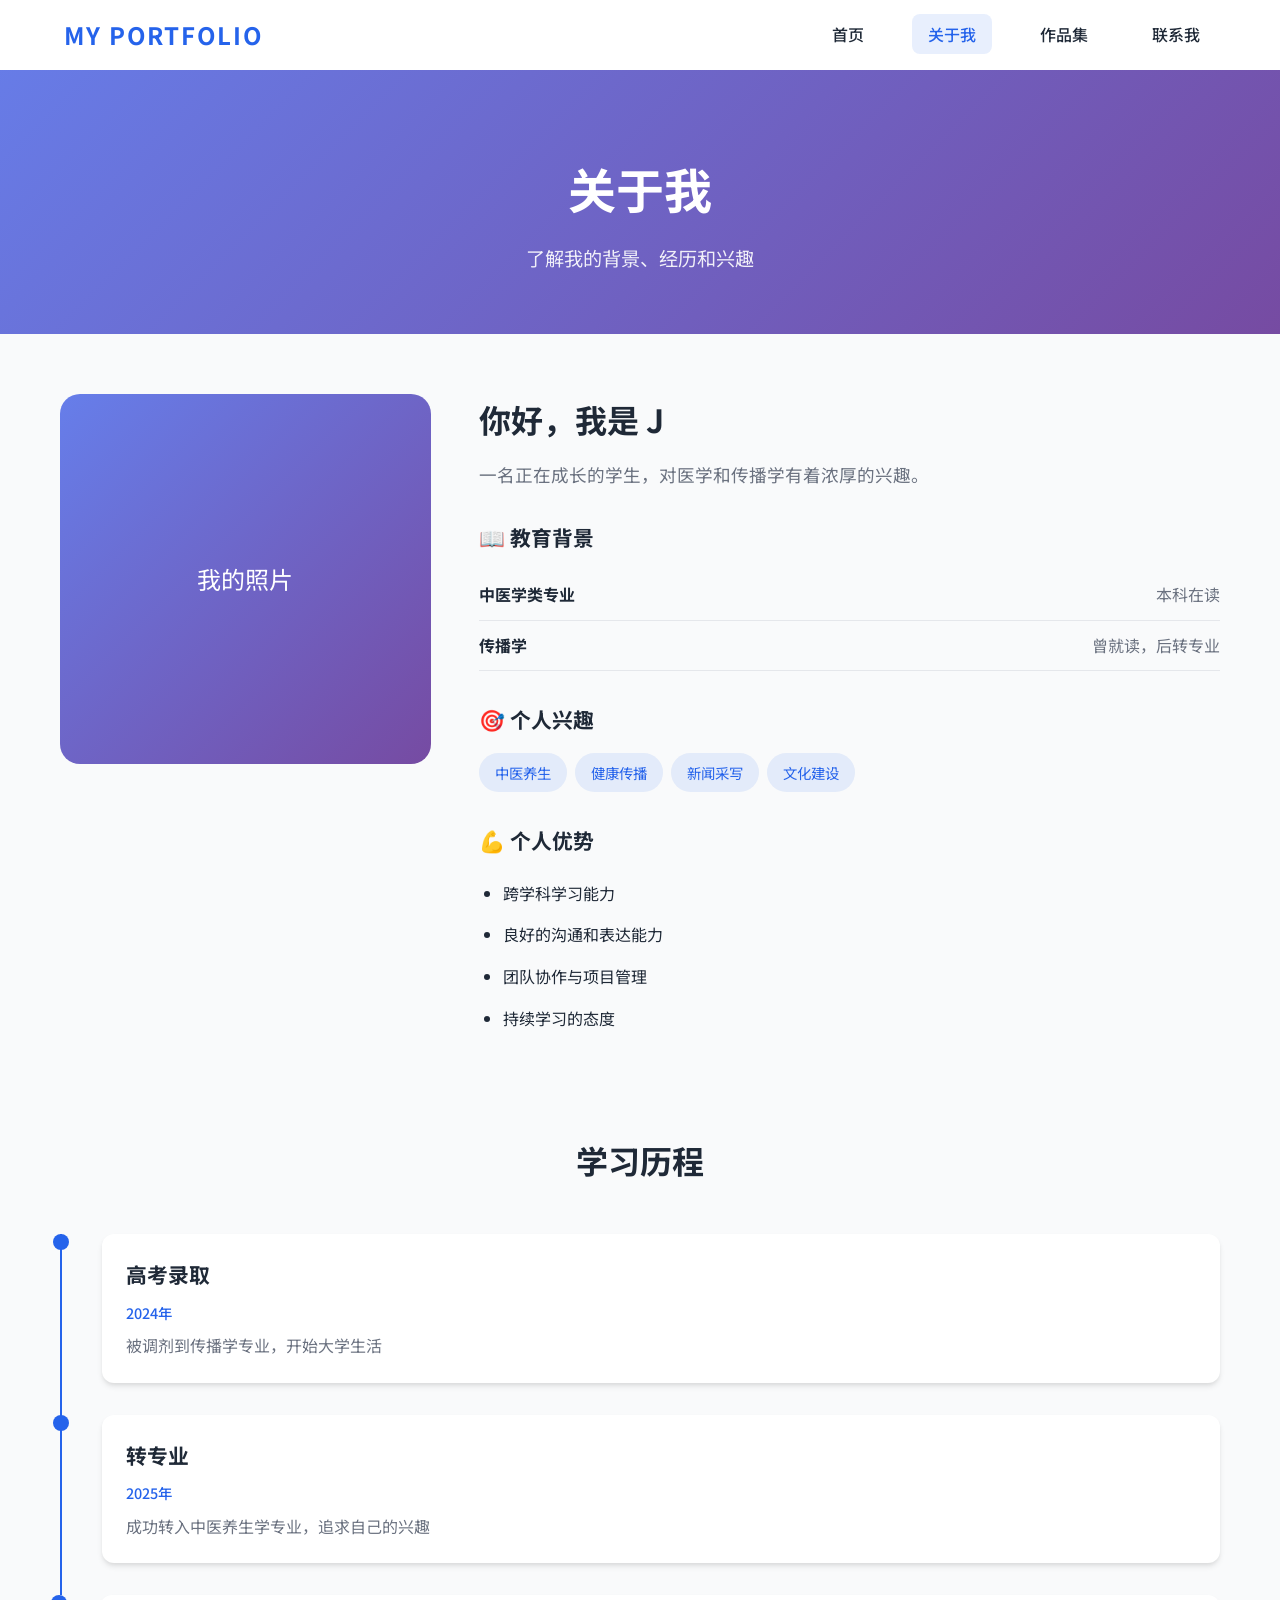
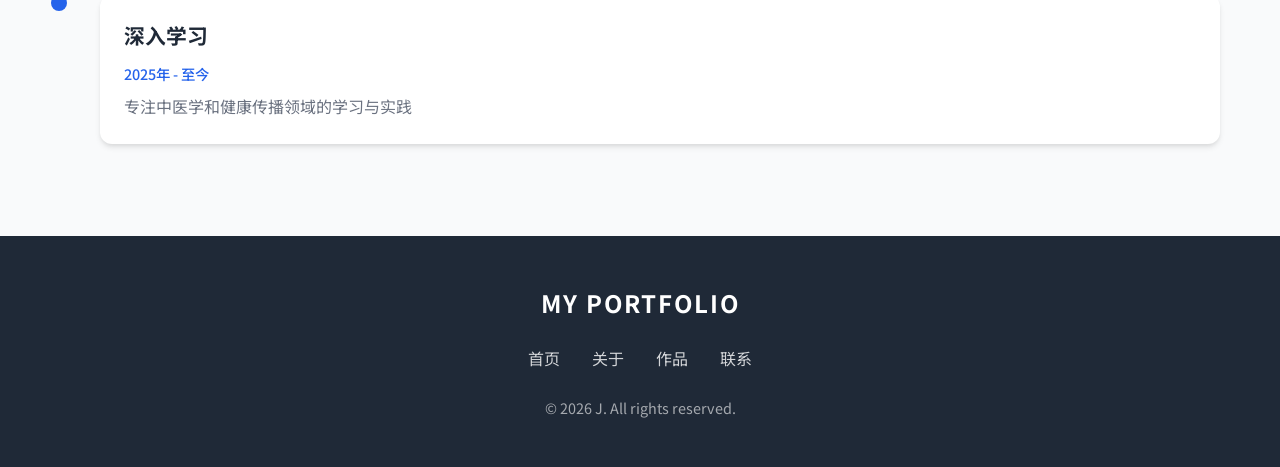
==== about.html @ ce6b87ce "Initial commit -/my-website" ====
<!DOCTYPE html>
<html lang="zh-CN">
<head>
    <meta charset="UTF-8">
    <meta name="viewport" content="width=device-width, initial-scale=1.0">
    <title>关于我 | 个人主页</title>
    <link rel="stylesheet" href="style.css">
    <link rel="preconnect" href="https://fonts.googleapis.com">
    <link rel="preconnect" href="https://fonts.gstatic.com" crossorigin>
    <link href="https://fonts.googleapis.com/css2?family=Noto+Sans+SC:wght@300;400;500;700&display=swap" rel="stylesheet">
</head>
<body>
    <header>
        <nav class="navbar">
            <div class="logo">
                <a href="index.html">MY PORTFOLIO</a>
            </div>
            <ul class="nav-links">
                <li><a href="index.html">首页</a></li>
                <li><a href="about.html" class="active">关于我</a></li>
                <li><a href="portfolio.html">作品集</a></li>
                <li><a href="contact.html">联系我</a></li>
            </ul>
            <div class="hamburger">
                <span></span>
                <span></span>
                <span></span>
            </div>
        </nav>
    </header>

    <main>
        <section class="page-header">
            <h1>关于我</h1>
            <p>了解我的背景、经历和兴趣</p>
        </section>

        <section class="about-content">
            <div class="container">
                <div class="about-grid">
                    <div class="about-image">
                        <div class="image-placeholder">
                            <span>我的照片</span>
                        </div>
                    </div>
                    <div class="about-text">
                        <h2>你好，我是 J</h2>
                        <p class="intro">一名正在成长的学生，对医学和传播学有着浓厚的兴趣。</p>

                        <div class="about-section">
                            <h3>📖 教育背景</h3>
                            <ul class="experience-list">
                                <li>
                                    <strong>中医学类专业</strong>
                                    <span>本科在读</span>
                                </li>
                                <li>
                                    <strong>传播学</strong>
                                    <span>曾就读，后转专业</span>
                                </li>
                            </ul>
                        </div>

                        <div class="about-section">
                            <h3>🎯 个人兴趣</h3>
                            <div class="tags">
                                <span class="tag">中医养生</span>
                                <span class="tag">健康传播</span>
                                <span class="tag">新闻采写</span>
                                <span class="tag">文化建设</span>
                            </div>
                        </div>

                        <div class="about-section">
                            <h3>💪 个人优势</h3>
                            <ul class="skills-list">
                                <li>跨学科学习能力</li>
                                <li>良好的沟通和表达能力</li>
                                <li>团队协作与项目管理</li>
                                <li>持续学习的态度</li>
                            </ul>
                        </div>
                    </div>
                </div>

                <div class="timeline">
                    <h2>学习历程</h2>
                    <div class="timeline-item">
                        <div class="timeline-dot"></div>
                        <div class="timeline-content">
                            <h3>高考录取</h3>
                            <span class="date">2024年</span>
                            <p>被调剂到传播学专业，开始大学生活</p>
                        </div>
                    </div>
                    <div class="timeline-item">
                        <div class="timeline-dot"></div>
                        <div class="timeline-content">
                            <h3>转专业</h3>
                            <span class="date">2025年</span>
                            <p>成功转入中医养生学专业，追求自己的兴趣</p>
                        </div>
                    </div>
                    <div class="timeline-item">
                        <div class="timeline-dot"></div>
                        <div class="timeline-content">
                            <h3>深入学习</h3>
                            <span class="date">2025年 - 至今</span>
                            <p>专注中医学和健康传播领域的学习与实践</p>
                        </div>
                    </div>
                </div>
            </div>
        </section>
    </main>

    <footer>
        <div class="container">
            <div class="footer-content">
                <div class="footer-logo">MY PORTFOLIO</div>
                <div class="footer-links">
                    <a href="index.html">首页</a>
                    <a href="about.html">关于</a>
                    <a href="portfolio.html">作品</a>
                    <a href="contact.html">联系</a>
                </div>
                <p class="copyright">© 2026 J. All rights reserved.</p>
            </div>
        </div>
    </footer>

    <script src="script.js"></script>
</body>
</html>
---- style.css ----
/* 全局样式 */
* {
    margin: 0;
    padding: 0;
    box-sizing: border-box;
}

:root {
    --primary-color: #2563eb;
    --primary-dark: #1d4ed8;
    --secondary-color: #10b981;
    --text-dark: #1f2937;
    --text-light: #6b7280;
    --text-white: #ffffff;
    --bg-light: #f9fafb;
    --bg-white: #ffffff;
    --shadow: 0 4px 6px -1px rgba(0, 0, 0, 0.1), 0 2px 4px -1px rgba(0, 0, 0, 0.06);
    --shadow-lg: 0 10px 15px -3px rgba(0, 0, 0, 0.1), 0 4px 6px -2px rgba(0, 0, 0, 0.05);
    --transition: all 0.3s ease;
}

html {
    scroll-behavior: smooth;
}

body {
    font-family: 'Noto Sans SC', -apple-system, BlinkMacSystemFont, 'Segoe UI', Roboto, sans-serif;
    line-height: 1.6;
    color: var(--text-dark);
    background-color: var(--bg-light);
}

.container {
    max-width: 1200px;
    margin: 0 auto;
    padding: 0 20px;
}

a {
    text-decoration: none;
    color: inherit;
}

ul {
    list-style: none;
}

/* 导航栏 */
.navbar {
    display: flex;
    justify-content: space-between;
    align-items: center;
    padding: 1rem 5%;
    background-color: var(--bg-white);
    box-shadow: var(--shadow);
    position: fixed;
    top: 0;
    left: 0;
    right: 0;
    z-index: 1000;
}

.logo a {
    font-size: 1.5rem;
    font-weight: 700;
    color: var(--primary-color);
    letter-spacing: 2px;
}

.nav-links {
    display: flex;
    gap: 2rem;
}

.nav-links a {
    font-weight: 500;
    color: var(--text-dark);
    transition: var(--transition);
    padding: 0.5rem 1rem;
    border-radius: 8px;
}

.nav-links a:hover,
.nav-links a.active {
    color: var(--primary-color);
    background-color: rgba(37, 99, 235, 0.1);
}

.hamburger {
    display: none;
    flex-direction: column;
    gap: 5px;
    cursor: pointer;
}

.hamburger span {
    width: 25px;
    height: 3px;
    background-color: var(--text-dark);
    border-radius: 3px;
    transition: var(--transition);
}

/* 首屏 Hero 区 */
.hero {
    min-height: 100vh;
    display: flex;
    flex-direction: column;
    justify-content: center;
    align-items: center;
    text-align: center;
    background: linear-gradient(135deg, #667eea 0%, #764ba2 100%);
    color: var(--text-white);
    padding: 100px 20px 50px;
    position: relative;
}

.hero h1 {
    font-size: 3.5rem;
    margin-bottom: 1rem;
    font-weight: 700;
}

.hero .highlight {
    color: #fbbf24;
    text-shadow: 2px 2px 4px rgba(0, 0, 0, 0.3);
}

.hero .tagline {
    font-size: 1.5rem;
    margin-bottom: 2rem;
    opacity: 0.9;
}

.cta-buttons {
    display: flex;
    gap: 1rem;
    margin-top: 1rem;
}

.btn {
    padding: 0.875rem 2rem;
    border-radius: 50px;
    font-weight: 600;
    font-size: 1rem;
    cursor: pointer;
    transition: var(--transition);
    display: inline-block;
    border: none;
}

.btn-primary {
    background-color: var(--primary-color);
    color: var(--text-white);
}

.btn-primary:hover {
    background-color: var(--primary-dark);
    transform: translateY(-2px);
    box-shadow: var(--shadow-lg);
}

.btn-secondary {
    background-color: transparent;
    color: var(--text-white);
    border: 2px solid var(--text-white);
}

.btn-secondary:hover {
    background-color: var(--text-white);
    color: var(--primary-color);
}

.scroll-indicator {
    position: absolute;
    bottom: 30px;
    left: 50%;
    transform: translateX(-50%);
    color: var(--text-white);
    display: flex;
    flex-direction: column;
    align-items: center;
    gap: 10px;
    font-size: 0.875rem;
}

.scroll-arrow {
    width: 20px;
    height: 20px;
    border-right: 2px solid var(--text-white);
    border-bottom: 2px solid var(--text-white);
    transform: rotate(45deg);
    animation: bounce 2s infinite;
}

@keyframes bounce {
    0%, 20%, 50%, 80%, 100% {
        transform: translateY(0) rotate(45deg);
    }
    40% {
        transform: translateY(10px) rotate(45deg);
    }
    60% {
        transform: translateY(5px) rotate(45deg);
    }
}

/* 动画 */
.animate-fade-in {
    animation: fadeIn 1s ease forwards;
}

.animate-fade-in-delay {
    opacity: 0;
    animation: fadeIn 1s ease 0.3s forwards;
}

.animate-fade-in-delay-2 {
    opacity: 0;
    animation: fadeIn 1s ease 0.6s forwards;
}

@keyframes fadeIn {
    from {
        opacity: 0;
        transform: translateY(20px);
    }
    to {
        opacity: 1;
        transform: translateY(0);
    }
}

/* 特性区 */
.features {
    padding: 80px 0;
    background-color: var(--bg-white);
}

.features h2 {
    text-align: center;
    font-size: 2.5rem;
    margin-bottom: 0.5rem;
    color: var(--text-dark);
}

.section-subtitle {
    text-align: center;
    color: var(--text-light);
    margin-bottom: 3rem;
    font-size: 1.1rem;
}

.feature-grid {
    display: grid;
    grid-template-columns: repeat(auto-fit, minmax(300px, 1fr));
    gap: 2rem;
    margin-top: 3rem;
}

.feature-card {
    padding: 2rem;
    background-color: var(--bg-light);
    border-radius: 16px;
    text-align: center;
    transition: var(--transition);
}

.feature-card:hover {
    transform: translateY(-5px);
    box-shadow: var(--shadow-lg);
}

.feature-icon {
    font-size: 3rem;
    margin-bottom: 1rem;
}

.feature-card h3 {
    font-size: 1.5rem;
    margin-bottom: 0.75rem;
    color: var(--text-dark);
}

.feature-card p {
    color: var(--text-light);
}

/* 统计数据区 */
.stats {
    padding: 60px 0;
    background: linear-gradient(135deg, var(--primary-color) 0%, var(--primary-dark) 100%);
    color: var(--text-white);
}

.stats-grid {
    display: flex;
    justify-content: center;
    gap: 4rem;
    flex-wrap: wrap;
}

.stat-item {
    text-align: center;
}

.stat-number {
    display: block;
    font-size: 3rem;
    font-weight: 700;
    margin-bottom: 0.5rem;
}

.stat-label {
    font-size: 1.1rem;
    opacity: 0.9;
}

/* 页面通用头部 */
.page-header {
    padding: 150px 20px 60px;
    background: linear-gradient(135deg, #667eea 0%, #764ba2 100%);
    color: var(--text-white);
    text-align: center;
}

.page-header h1 {
    font-size: 3rem;
    margin-bottom: 1rem;
}

.page-header p {
    font-size: 1.2rem;
    opacity: 0.9;
}

/* 关于页面 */
.about-content {
    padding: 60px 0;
}

.about-grid {
    display: grid;
    grid-template-columns: 1fr 2fr;
    gap: 3rem;
    align-items: start;
    margin-bottom: 4rem;
}

@media (max-width: 768px) {
    .about-grid {
        grid-template-columns: 1fr;
    }
}

.about-image .image-placeholder {
    width: 100%;
    aspect-ratio: 1;
    background: linear-gradient(135deg, #667eea 0%, #764ba2 100%);
    border-radius: 20px;
    display: flex;
    align-items: center;
    justify-content: center;
    color: var(--text-white);
    font-size: 1.5rem;
}

.about-text h2 {
    font-size: 2rem;
    margin-bottom: 1rem;
}

.about-text .intro {
    font-size: 1.1rem;
    color: var(--text-light);
    margin-bottom: 2rem;
}

.about-section {
    margin-bottom: 2rem;
}

.about-section h3 {
    font-size: 1.3rem;
    margin-bottom: 1rem;
    color: var(--text-dark);
}

.experience-list li {
    padding: 0.75rem 0;
    border-bottom: 1px solid #e5e7eb;
    display: flex;
    justify-content: space-between;
}

.experience-list strong {
    color: var(--text-dark);
}

.experience-list span {
    color: var(--text-light);
}

.tags {
    display: flex;
    flex-wrap: wrap;
    gap: 0.5rem;
}

.tag {
    padding: 0.5rem 1rem;
    background-color: rgba(37, 99, 235, 0.1);
    color: var(--primary-color);
    border-radius: 20px;
    font-size: 0.9rem;
}

.skills-list {
    padding-left: 1.5rem;
}

.skills-list li {
    padding: 0.5rem 0;
    list-style: disc;
    color: var(--text-dark);
}

/* 时间线 */
.timeline {
    margin-top: 4rem;
}

.timeline h2 {
    text-align: center;
    font-size: 2rem;
    margin-bottom: 3rem;
}

.timeline-item {
    position: relative;
    padding-left: 40px;
    padding-bottom: 2rem;
    border-left: 2px solid var(--primary-color);
}

.timeline-item:last-child {
    border-left: none;
}

.timeline-dot {
    position: absolute;
    left: -9px;
    top: 0;
    width: 16px;
    height: 16px;
    background-color: var(--primary-color);
    border-radius: 50%;
}

.timeline-content {
    background-color: var(--bg-white);
    padding: 1.5rem;
    border-radius: 12px;
    box-shadow: var(--shadow);
}

.timeline-content h3 {
    font-size: 1.3rem;
    margin-bottom: 0.5rem;
}

.timeline-content .date {
    color: var(--primary-color);
    font-weight: 500;
    font-size: 0.9rem;
}

.timeline-content p {
    color: var(--text-light);
    margin-top: 0.5rem;
}

/* 作品集页面 */
.portfolio-content {
    padding: 60px 0;
}

.portfolio-filters {
    display: flex;
    justify-content: center;
    gap: 1rem;
    margin-bottom: 3rem;
    flex-wrap: wrap;
}

.filter-btn {
    padding: 0.5rem 1.5rem;
    border: 2px solid var(--primary-color);
    background-color: transparent;
    color: var(--primary-color);
    border-radius: 25px;
    cursor: pointer;
    font-weight: 500;
    transition: var(--transition);
}

.filter-btn:hover,
.filter-btn.active {
    background-color: var(--primary-color);
    color: var(--text-white);
}

.portfolio-grid {
    display: grid;
    grid-template-columns: repeat(auto-fill, minmax(300px, 1fr));
    gap: 2rem;
}

.portfolio-item {
    background-color: var(--bg-white);
    border-radius: 16px;
    overflow: hidden;
    box-shadow: var(--shadow);
    transition: var(--transition);
    cursor: pointer;
}

.portfolio-item:hover {
    transform: translateY(-5px);
    box-shadow: var(--shadow-lg);
}

.portfolio-image {
    height: 200px;
    background: linear-gradient(135deg, #667eea 0%, #764ba2 100%);
    display: flex;
    align-items: center;
    justify-content: center;
}

.portfolio-placeholder {
    font-size: 4rem;
}

.portfolio-info {
    padding: 1.5rem;
}

.portfolio-info h3 {
    font-size: 1.2rem;
    margin-bottom: 0.5rem;
}

.portfolio-info p {
    color: var(--text-light);
    font-size: 0.9rem;
    margin-bottom: 1rem;
}

.portfolio-tag {
    display: inline-block;
    padding: 0.25rem 0.75rem;
    background-color: rgba(37, 99, 235, 0.1);
    color: var(--primary-color);
    border-radius: 15px;
    font-size: 0.8rem;
}

/* 联系页面 */
.contact-content {
    padding: 60px 0;
}

.contact-grid {
    display: grid;
    grid-template-columns: 1fr 1fr;
    gap: 3rem;
    margin-bottom: 4rem;
}

@media (max-width: 768px) {
    .contact-grid {
        grid-template-columns: 1fr;
    }
}

.contact-info h2,
.contact-form-wrapper h2 {
    font-size: 2rem;
    margin-bottom: 1rem;
}

.contact-intro {
    color: var(--text-light);
    margin-bottom: 2rem;
}

.contact-methods {
    margin-bottom: 2rem;
}

.contact-method {
    display: flex;
    align-items: center;
    gap: 1rem;
    padding: 1rem 0;
    border-bottom: 1px solid #e5e7eb;
}

.method-icon {
    font-size: 2rem;
}

.method-details h3 {
    font-size: 1rem;
    margin-bottom: 0.25rem;
}

.method-details p {
    color: var(--text-light);
}

.social-links h3 {
    font-size: 1.1rem;
    margin-bottom: 1rem;
}

.social-icons {
    display: flex;
    gap: 1rem;
}

.social-icon {
    width: 45px;
    height: 45px;
    background-color: var(--bg-light);
    border-radius: 50%;
    display: flex;
    align-items: center;
    justify-content: center;
    font-size: 1.3rem;
    transition: var(--transition);
}

.social-icon:hover {
    background-color: var(--primary-color);
}

/* 联系表单 */
.contact-form {
    background-color: var(--bg-white);
    padding: 2rem;
    border-radius: 16px;
    box-shadow: var(--shadow);
}

.form-group {
    margin-bottom: 1.5rem;
}

.form-group label {
    display: block;
    margin-bottom: 0.5rem;
    font-weight: 500;
    color: var(--text-dark);
}

.form-group input,
.form-group textarea {
    width: 100%;
    padding: 0.75rem;
    border: 1px solid #e5e7eb;
    border-radius: 8px;
    font-size: 1rem;
    font-family: inherit;
    transition: var(--transition);
}

.form-group input:focus,
.form-group textarea:focus {
    outline: none;
    border-color: var(--primary-color);
    box-shadow: 0 0 0 3px rgba(37, 99, 235, 0.1);
}

/* 地图占位 */
.contact-map h2 {
    font-size: 2rem;
    margin-bottom: 2rem;
    text-align: center;
}

.map-placeholder {
    height: 300px;
    background: linear-gradient(135deg, #e5e7eb 0%, #d1d5db 100%);
    border-radius: 16px;
    display: flex;
    flex-direction: column;
    align-items: center;
    justify-content: center;
    color: var(--text-light);
}

.map-placeholder span {
    font-size: 2rem;
    margin-bottom: 0.5rem;
}

/* 页脚 */
footer {
    background-color: var(--text-dark);
    color: var(--text-white);
    padding: 3rem 0;
}

.footer-content {
    text-align: center;
}

.footer-logo {
    font-size: 1.5rem;
    font-weight: 700;
    margin-bottom: 1.5rem;
    letter-spacing: 2px;
}

.footer-links {
    display: flex;
    justify-content: center;
    gap: 2rem;
    margin-bottom: 1.5rem;
    flex-wrap: wrap;
}

.footer-links a {
    color: rgba(255, 255, 255, 0.8);
    transition: var(--transition);
}

.footer-links a:hover {
    color: var(--text-white);
}

.copyright {
    color: rgba(255, 255, 255, 0.6);
    font-size: 0.9rem;
}

/* 响应式设计 */
@media (max-width: 768px) {
    .hero h1 {
        font-size: 2.5rem;
    }

    .hero .tagline {
        font-size: 1.2rem;
    }

    .nav-links {
        display: none;
        position: absolute;
        top: 70px;
        left: 0;
        right: 0;
        background-color: var(--bg-white);
        flex-direction: column;
        padding: 1rem;
        box-shadow: var(--shadow);
        gap: 0;
    }

    .nav-links.active {
        display: flex;
    }

    .nav-links li {
        padding: 0.5rem 0;
    }

    .hamburger {
        display: flex;
    }

    .hamburger.active span:nth-child(1) {
        transform: rotate(45deg) translate(5px, 5px);
    }

    .hamburger.active span:nth-child(2) {
        opacity: 0;
    }

    .hamburger.active span:nth-child(3) {
        transform: rotate(-45deg) translate(7px, -6px);
    }

    .stats-grid {
        gap: 2rem;
    }

    .stat-number {
        font-size: 2rem;
    }
}

/* 暗色模式支持 */
@media (prefers-color-scheme: dark) {
    body {
        background-color: #111827;
        color: #f9fafb;
    }

    .feature-card,
    .portfolio-item,
    .contact-form,
    .timeline-content {
        background-color: #1f2937;
    }

    .form-group input,
    .form-group textarea {
        background-color: #1f2937;
        border-color: #374151;
        color: #f9fafb;
    }
}
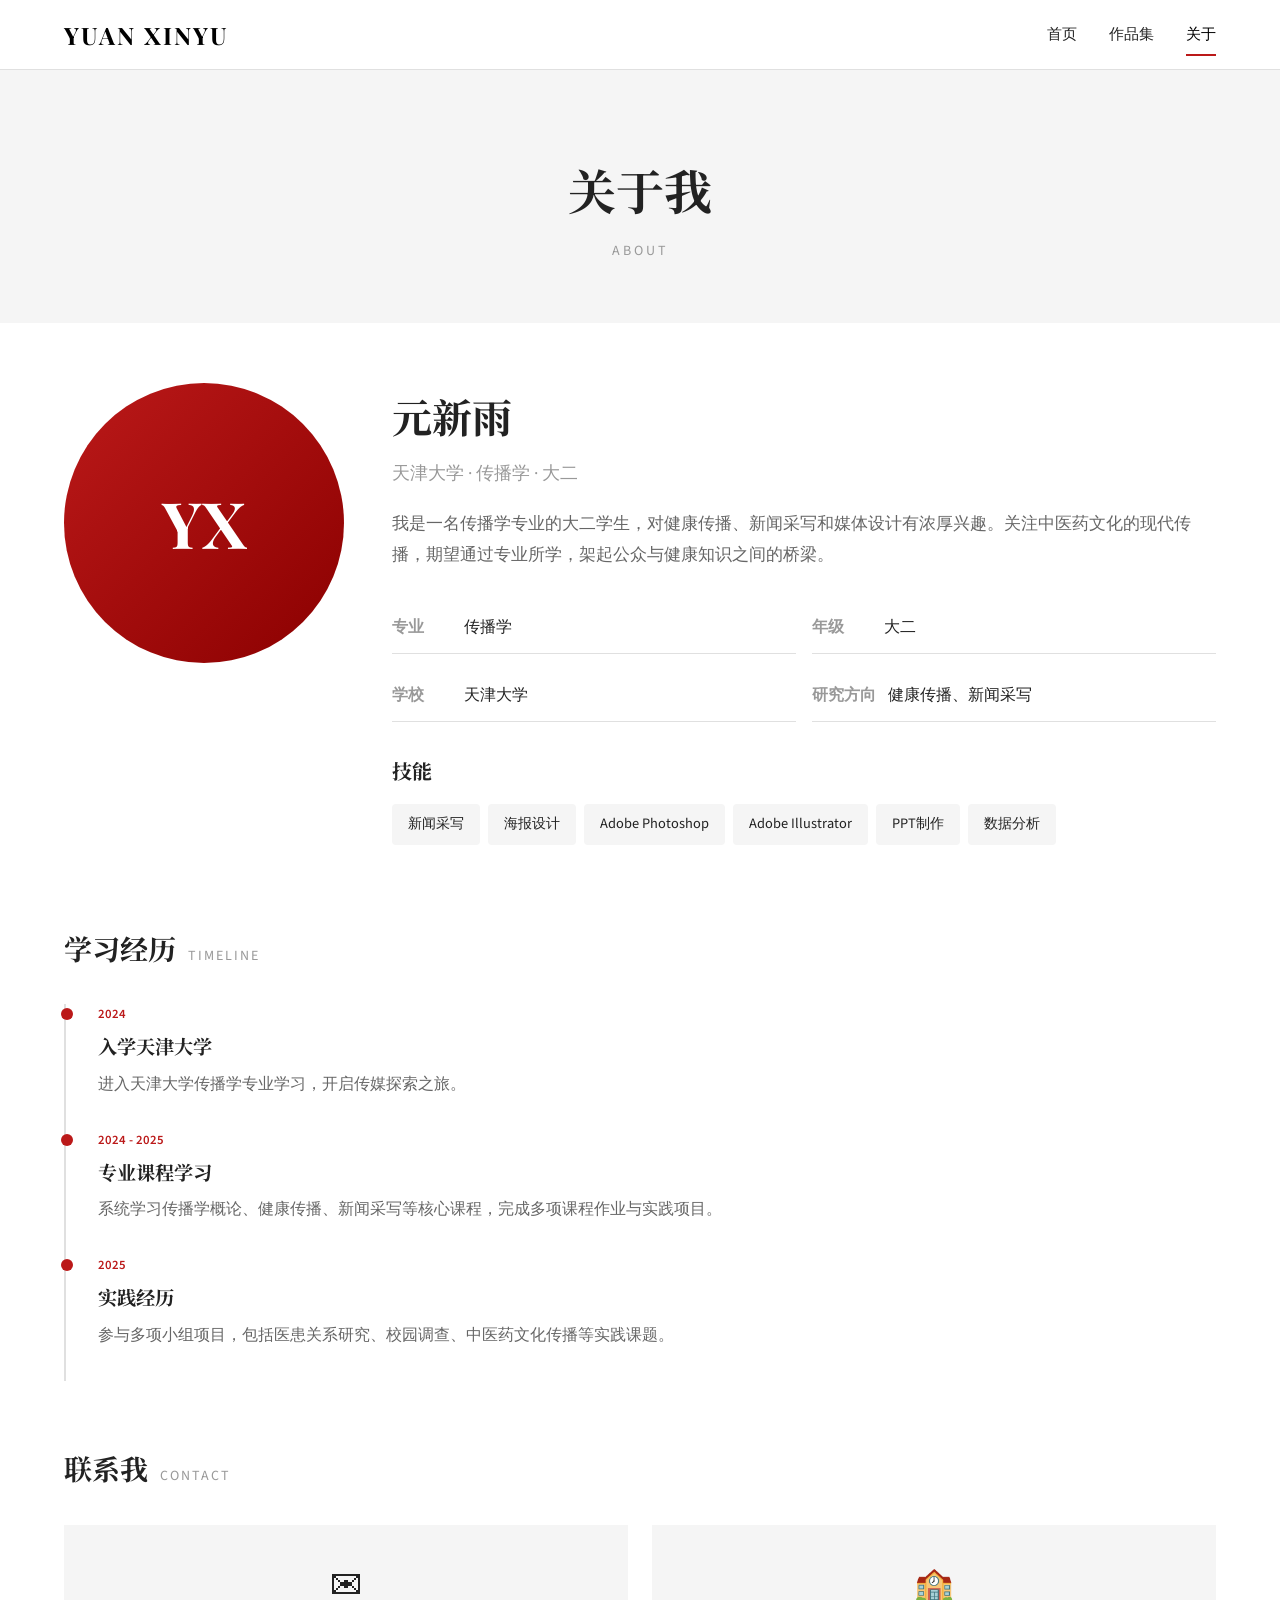
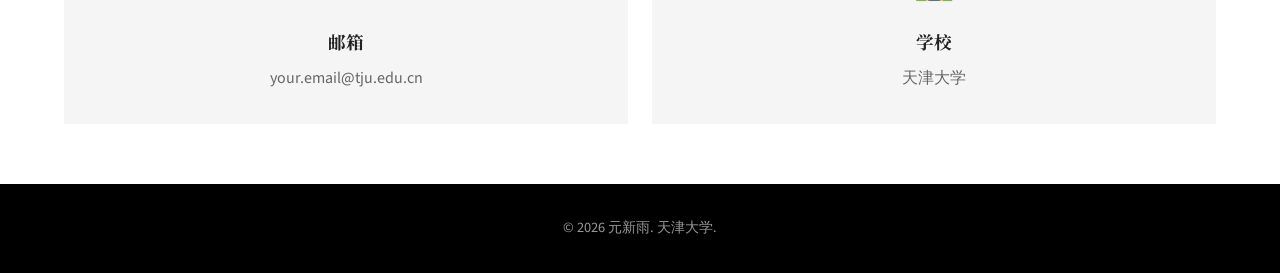
==== commit a765bfe9: "Update website with BBC style and portfolio" ====
--- a/about.html
+++ b/about.html
@@ -3,129 +3,129 @@
 <head>
     <meta charset="UTF-8">
     <meta name="viewport" content="width=device-width, initial-scale=1.0">
-    <title>关于我 | 个人主页</title>
+    <title>关于 | 元新雨</title>
     <link rel="stylesheet" href="style.css">
     <link rel="preconnect" href="https://fonts.googleapis.com">
     <link rel="preconnect" href="https://fonts.gstatic.com" crossorigin>
-    <link href="https://fonts.googleapis.com/css2?family=Noto+Sans+SC:wght@300;400;500;700&display=swap" rel="stylesheet">
+    <link href="https://fonts.googleapis.com/css2?family=Playfair+Display:wght@400;500;600;700&family=Source+Sans+3:wght@300;400;500;600&family=Noto+Serif+SC:wght@400;500;600;700&display=swap" rel="stylesheet">
 </head>
 <body>
-    <header>
-        <nav class="navbar">
-            <div class="logo">
-                <a href="index.html">MY PORTFOLIO</a>
+    <header class="site-header">
+        <div class="container">
+            <div class="header-inner">
+                <a href="index.html" class="logo">YUAN XINYU</a>
+                <nav class="main-nav">
+                    <a href="index.html">首页</a>
+                    <a href="works.html">作品集</a>
+                    <a href="about.html" class="active">关于</a>
+                </nav>
             </div>
-            <ul class="nav-links">
-                <li><a href="index.html">首页</a></li>
-                <li><a href="about.html" class="active">关于我</a></li>
-                <li><a href="portfolio.html">作品集</a></li>
-                <li><a href="contact.html">联系我</a></li>
-            </ul>
-            <div class="hamburger">
-                <span></span>
-                <span></span>
-                <span></span>
-            </div>
-        </nav>
+        </div>
     </header>
 
     <main>
         <section class="page-header">
-            <h1>关于我</h1>
-            <p>了解我的背景、经历和兴趣</p>
+            <div class="container">
+                <h1>关于我</h1>
+                <p class="kicker">About</p>
+            </div>
         </section>
 
         <section class="about-content">
             <div class="container">
                 <div class="about-grid">
                     <div class="about-image">
-                        <div class="image-placeholder">
-                            <span>我的照片</span>
+                        <div class="avatar">
+                            <span>YX</span>
                         </div>
                     </div>
                     <div class="about-text">
-                        <h2>你好，我是 J</h2>
-                        <p class="intro">一名正在成长的学生，对医学和传播学有着浓厚的兴趣。</p>
+                        <h2>元新雨</h2>
+                        <p class="role">天津大学 · 传播学 · 大二</p>
+                        <p class="bio">我是一名传播学专业的大二学生，对健康传播、新闻采写和媒体设计有浓厚兴趣。关注中医药文化的现代传播，期望通过专业所学，架起公众与健康知识之间的桥梁。</p>
 
-                        <div class="about-section">
-                            <h3>📖 教育背景</h3>
-                            <ul class="experience-list">
-                                <li>
-                                    <strong>中医学类专业</strong>
-                                    <span>本科在读</span>
-                                </li>
-                                <li>
-                                    <strong>传播学</strong>
-                                    <span>曾就读，后转专业</span>
-                                </li>
-                            </ul>
-                        </div>
-
-                        <div class="about-section">
-                            <h3>🎯 个人兴趣</h3>
-                            <div class="tags">
-                                <span class="tag">中医养生</span>
-                                <span class="tag">健康传播</span>
-                                <span class="tag">新闻采写</span>
-                                <span class="tag">文化建设</span>
+                        <div class="info-list">
+                            <div class="info-item">
+                                <span class="label">专业</span>
+                                <span class="value">传播学</span>
+                            </div>
+                            <div class="info-item">
+                                <span class="label">年级</span>
+                                <span class="value">大二</span>
+                            </div>
+                            <div class="info-item">
+                                <span class="label">学校</span>
+                                <span class="value">天津大学</span>
+                            </div>
+                            <div class="info-item">
+                                <span class="label">研究方向</span>
+                                <span class="value">健康传播、新闻采写</span>
                             </div>
                         </div>
 
-                        <div class="about-section">
-                            <h3>💪 个人优势</h3>
-                            <ul class="skills-list">
-                                <li>跨学科学习能力</li>
-                                <li>良好的沟通和表达能力</li>
-                                <li>团队协作与项目管理</li>
-                                <li>持续学习的态度</li>
-                            </ul>
+                        <div class="skills-section">
+                            <h3>技能</h3>
+                            <div class="skills">
+                                <span class="skill-tag">新闻采写</span>
+                                <span class="skill-tag">海报设计</span>
+                                <span class="skill-tag">Adobe Photoshop</span>
+                                <span class="skill-tag">Adobe Illustrator</span>
+                                <span class="skill-tag">PPT制作</span>
+                                <span class="skill-tag">数据分析</span>
+                            </div>
                         </div>
                     </div>
                 </div>
 
-                <div class="timeline">
-                    <h2>学习历程</h2>
-                    <div class="timeline-item">
-                        <div class="timeline-dot"></div>
-                        <div class="timeline-content">
-                            <h3>高考录取</h3>
-                            <span class="date">2024年</span>
-                            <p>被调剂到传播学专业，开始大学生活</p>
+                <section class="timeline-section">
+                    <h2 class="section-heading">学习经历 <span class="en">Timeline</span></h2>
+                    <div class="timeline">
+                        <div class="timeline-item">
+                            <div class="timeline-year">2024</div>
+                            <div class="timeline-content">
+                                <h3>入学天津大学</h3>
+                                <p>进入天津大学传播学专业学习，开启传媒探索之旅。</p>
+                            </div>
+                        </div>
+                        <div class="timeline-item">
+                            <div class="timeline-year">2024 - 2025</div>
+                            <div class="timeline-content">
+                                <h3>专业课程学习</h3>
+                                <p>系统学习传播学概论、健康传播、新闻采写等核心课程，完成多项课程作业与实践项目。</p>
+                            </div>
+                        </div>
+                        <div class="timeline-item">
+                            <div class="timeline-year">2025</div>
+                            <div class="timeline-content">
+                                <h3>实践经历</h3>
+                                <p>参与多项小组项目，包括医患关系研究、校园调查、中医药文化传播等实践课题。</p>
+                            </div>
                         </div>
                     </div>
-                    <div class="timeline-item">
-                        <div class="timeline-dot"></div>
-                        <div class="timeline-content">
-                            <h3>转专业</h3>
-                            <span class="date">2025年</span>
-                            <p>成功转入中医养生学专业，追求自己的兴趣</p>
+                </section>
+
+                <section class="contact-section">
+                    <h2 class="section-heading">联系我 <span class="en">Contact</span></h2>
+                    <div class="contact-cards">
+                        <div class="contact-card">
+                            <span class="icon">✉</span>
+                            <h3>邮箱</h3>
+                            <p>your.email@tju.edu.cn</p>
+                        </div>
+                        <div class="contact-card">
+                            <span class="icon">🏫</span>
+                            <h3>学校</h3>
+                            <p>天津大学</p>
                         </div>
                     </div>
-                    <div class="timeline-item">
-                        <div class="timeline-dot"></div>
-                        <div class="timeline-content">
-                            <h3>深入学习</h3>
-                            <span class="date">2025年 - 至今</span>
-                            <p>专注中医学和健康传播领域的学习与实践</p>
-                        </div>
-                    </div>
-                </div>
+                </section>
             </div>
         </section>
     </main>
 
-    <footer>
+    <footer class="site-footer">
         <div class="container">
-            <div class="footer-content">
-                <div class="footer-logo">MY PORTFOLIO</div>
-                <div class="footer-links">
-                    <a href="index.html">首页</a>
-                    <a href="about.html">关于</a>
-                    <a href="portfolio.html">作品</a>
-                    <a href="contact.html">联系</a>
-                </div>
-                <p class="copyright">© 2026 J. All rights reserved.</p>
-            </div>
+            <p>© 2026 元新雨. 天津大学.</p>
         </div>
     </footer>
 
--- a/style.css
+++ b/style.css
@@ -1,825 +1,629 @@
-/* 全局样式 */
+/* BBC Style - Professional News Website */
+:root {
+    --primary: #000000;
+    --secondary: #333333;
+    --accent: #BB1919;
+    --accent-dark: #8B0000;
+    --bg: #ffffff;
+    --bg-light: #f5f5f5;
+    --bg-dark: #1a1a1a;
+    --text: #222222;
+    --text-light: #666666;
+    --text-muted: #999999;
+    --border: #e0e0e0;
+    --font-serif: 'Playfair Display', 'Noto Serif SC', Georgia, serif;
+    --font-sans: 'Source Sans 3', -apple-system, BlinkMacSystemFont, 'Segoe UI', sans-serif;
+    --max-width: 1200px;
+    --header-height: 70px;
+}
+
 * {
     margin: 0;
     padding: 0;
     box-sizing: border-box;
 }
 
-:root {
-    --primary-color: #2563eb;
-    --primary-dark: #1d4ed8;
-    --secondary-color: #10b981;
-    --text-dark: #1f2937;
-    --text-light: #6b7280;
-    --text-white: #ffffff;
-    --bg-light: #f9fafb;
-    --bg-white: #ffffff;
-    --shadow: 0 4px 6px -1px rgba(0, 0, 0, 0.1), 0 2px 4px -1px rgba(0, 0, 0, 0.06);
-    --shadow-lg: 0 10px 15px -3px rgba(0, 0, 0, 0.1), 0 4px 6px -2px rgba(0, 0, 0, 0.05);
-    --transition: all 0.3s ease;
-}
-
 html {
     scroll-behavior: smooth;
 }
 
 body {
-    font-family: 'Noto Sans SC', -apple-system, BlinkMacSystemFont, 'Segoe UI', Roboto, sans-serif;
-    line-height: 1.6;
-    color: var(--text-dark);
-    background-color: var(--bg-light);
+    font-family: var(--font-sans);
+    font-size: 16px;
+    line-height: 1.7;
+    color: var(--text);
+    background: var(--bg);
 }
 
 .container {
-    max-width: 1200px;
+    max-width: var(--max-width);
     margin: 0 auto;
-    padding: 0 20px;
+    padding: 0 24px;
 }
 
 a {
+    color: var(--accent);
     text-decoration: none;
-    color: inherit;
-}
-
-ul {
-    list-style: none;
-}
-
-/* 导航栏 */
-.navbar {
+    transition: color 0.2s;
+}
+
+a:hover {
+    color: var(--accent-dark);
+}
+
+/* Header */
+.site-header {
+    background: var(--bg);
+    border-bottom: 1px solid var(--border);
+    height: var(--header-height);
+    position: sticky;
+    top: 0;
+    z-index: 100;
+}
+
+.header-inner {
     display: flex;
     justify-content: space-between;
     align-items: center;
-    padding: 1rem 5%;
-    background-color: var(--bg-white);
-    box-shadow: var(--shadow);
-    position: fixed;
-    top: 0;
-    left: 0;
-    right: 0;
-    z-index: 1000;
-}
-
-.logo a {
+    height: var(--header-height);
+}
+
+.logo {
+    font-family: var(--font-serif);
     font-size: 1.5rem;
     font-weight: 700;
-    color: var(--primary-color);
     letter-spacing: 2px;
-}
-
-.nav-links {
-    display: flex;
-    gap: 2rem;
-}
-
-.nav-links a {
+    color: var(--primary);
+    text-transform: uppercase;
+}
+
+.main-nav {
+    display: flex;
+    gap: 32px;
+}
+
+.main-nav a {
+    color: var(--text);
     font-weight: 500;
-    color: var(--text-dark);
-    transition: var(--transition);
-    padding: 0.5rem 1rem;
-    border-radius: 8px;
-}
-
-.nav-links a:hover,
-.nav-links a.active {
-    color: var(--primary-color);
-    background-color: rgba(37, 99, 235, 0.1);
-}
-
-.hamburger {
-    display: none;
-    flex-direction: column;
-    gap: 5px;
-    cursor: pointer;
-}
-
-.hamburger span {
-    width: 25px;
-    height: 3px;
-    background-color: var(--text-dark);
-    border-radius: 3px;
-    transition: var(--transition);
-}
-
-/* 首屏 Hero 区 */
+    font-size: 0.95rem;
+    position: relative;
+    padding: 8px 0;
+}
+
+.main-nav a::after {
+    content: '';
+    position: absolute;
+    bottom: 0;
+    left: 0;
+    width: 0;
+    height: 2px;
+    background: var(--accent);
+    transition: width 0.3s;
+}
+
+.main-nav a:hover::after,
+.main-nav a.active::after {
+    width: 100%;
+}
+
+.main-nav a.active {
+    color: var(--primary);
+}
+
+/* Hero Section */
 .hero {
-    min-height: 100vh;
-    display: flex;
-    flex-direction: column;
+    padding: 100px 0 80px;
+    background: var(--bg-dark);
+    color: #fff;
+    text-align: center;
+}
+
+.hero .kicker {
+    font-size: 0.875rem;
+    text-transform: uppercase;
+    letter-spacing: 3px;
+    color: rgba(255,255,255,0.6);
+    margin-bottom: 16px;
+}
+
+.hero h1 {
+    font-family: var(--font-serif);
+    font-size: 4rem;
+    font-weight: 700;
+    margin-bottom: 8px;
+    letter-spacing: 1px;
+}
+
+.hero .subtitle {
+    font-size: 1.25rem;
+    color: rgba(255,255,255,0.7);
+    margin-bottom: 24px;
+}
+
+.hero .intro {
+    max-width: 600px;
+    margin: 0 auto 32px;
+    color: rgba(255,255,255,0.8);
+    font-size: 1.1rem;
+}
+
+.hero .btn {
+    display: inline-block;
+    padding: 14px 32px;
+    background: var(--accent);
+    color: #fff;
+    font-weight: 600;
+    border-radius: 4px;
+    transition: background 0.3s;
+}
+
+.hero .btn:hover {
+    background: var(--accent-dark);
+    color: #fff;
+}
+
+/* Page Header */
+.page-header {
+    padding: 80px 0 60px;
+    background: var(--bg-light);
+    text-align: center;
+}
+
+.page-header h1 {
+    font-family: var(--font-serif);
+    font-size: 3rem;
+    margin-bottom: 8px;
+}
+
+.page-header .kicker {
+    font-size: 0.875rem;
+    text-transform: uppercase;
+    letter-spacing: 3px;
+    color: var(--text-muted);
+}
+
+/* Section Titles */
+.section-title {
+    font-family: var(--font-serif);
+    font-size: 2rem;
+    margin-bottom: 32px;
+    padding-bottom: 16px;
+    border-bottom: 3px solid var(--accent);
+    display: inline-block;
+}
+
+.section-heading {
+    font-family: var(--font-serif);
+    font-size: 1.75rem;
+    margin-bottom: 32px;
+    margin-top: 64px;
+    display: flex;
+    align-items: baseline;
+    gap: 12px;
+}
+
+.section-heading .en {
+    font-family: var(--font-sans);
+    font-size: 0.875rem;
+    color: var(--text-muted);
+    text-transform: uppercase;
+    letter-spacing: 2px;
+    font-weight: 400;
+}
+
+/* Featured Work Section */
+.featured-work {
+    padding: 64px 0;
+}
+
+.works-grid {
+    display: grid;
+    grid-template-columns: repeat(3, 1fr);
+    gap: 24px;
+    margin-top: 32px;
+}
+
+.work-card {
+    background: var(--bg-light);
+    padding: 24px;
+    border-left: 4px solid var(--accent);
+    transition: transform 0.3s, box-shadow 0.3s;
+}
+
+.work-card:hover {
+    transform: translateY(-4px);
+    box-shadow: 0 8px 24px rgba(0,0,0,0.1);
+}
+
+.work-card .category {
+    font-size: 0.75rem;
+    text-transform: uppercase;
+    letter-spacing: 1px;
+    color: var(--accent);
+    font-weight: 600;
+}
+
+.work-card h3 {
+    font-family: var(--font-serif);
+    font-size: 1.25rem;
+    margin: 12px 0;
+    color: var(--primary);
+}
+
+.work-card p {
+    color: var(--text-light);
+    font-size: 0.95rem;
+    margin-bottom: 16px;
+}
+
+.read-more {
+    font-size: 0.875rem;
+    font-weight: 600;
+}
+
+/* Stats Bar */
+.stats-bar {
+    background: var(--primary);
+    color: #fff;
+    padding: 40px 0;
+}
+
+.stats {
+    display: flex;
     justify-content: center;
-    align-items: center;
+    gap: 80px;
+}
+
+.stat {
     text-align: center;
-    background: linear-gradient(135deg, #667eea 0%, #764ba2 100%);
-    color: var(--text-white);
-    padding: 100px 20px 50px;
-    position: relative;
-}
-
-.hero h1 {
-    font-size: 3.5rem;
-    margin-bottom: 1rem;
-    font-weight: 700;
-}
-
-.hero .highlight {
-    color: #fbbf24;
-    text-shadow: 2px 2px 4px rgba(0, 0, 0, 0.3);
-}
-
-.hero .tagline {
-    font-size: 1.5rem;
-    margin-bottom: 2rem;
-    opacity: 0.9;
-}
-
-.cta-buttons {
-    display: flex;
-    gap: 1rem;
-    margin-top: 1rem;
-}
-
-.btn {
-    padding: 0.875rem 2rem;
-    border-radius: 50px;
-    font-weight: 600;
-    font-size: 1rem;
-    cursor: pointer;
-    transition: var(--transition);
-    display: inline-block;
-    border: none;
-}
-
-.btn-primary {
-    background-color: var(--primary-color);
-    color: var(--text-white);
-}
-
-.btn-primary:hover {
-    background-color: var(--primary-dark);
-    transform: translateY(-2px);
-    box-shadow: var(--shadow-lg);
-}
-
-.btn-secondary {
-    background-color: transparent;
-    color: var(--text-white);
-    border: 2px solid var(--text-white);
-}
-
-.btn-secondary:hover {
-    background-color: var(--text-white);
-    color: var(--primary-color);
-}
-
-.scroll-indicator {
-    position: absolute;
-    bottom: 30px;
-    left: 50%;
-    transform: translateX(-50%);
-    color: var(--text-white);
-    display: flex;
-    flex-direction: column;
-    align-items: center;
-    gap: 10px;
-    font-size: 0.875rem;
-}
-
-.scroll-arrow {
-    width: 20px;
-    height: 20px;
-    border-right: 2px solid var(--text-white);
-    border-bottom: 2px solid var(--text-white);
-    transform: rotate(45deg);
-    animation: bounce 2s infinite;
-}
-
-@keyframes bounce {
-    0%, 20%, 50%, 80%, 100% {
-        transform: translateY(0) rotate(45deg);
-    }
-    40% {
-        transform: translateY(10px) rotate(45deg);
-    }
-    60% {
-        transform: translateY(5px) rotate(45deg);
-    }
-}
-
-/* 动画 */
-.animate-fade-in {
-    animation: fadeIn 1s ease forwards;
-}
-
-.animate-fade-in-delay {
-    opacity: 0;
-    animation: fadeIn 1s ease 0.3s forwards;
-}
-
-.animate-fade-in-delay-2 {
-    opacity: 0;
-    animation: fadeIn 1s ease 0.6s forwards;
-}
-
-@keyframes fadeIn {
-    from {
-        opacity: 0;
-        transform: translateY(20px);
-    }
-    to {
-        opacity: 1;
-        transform: translateY(0);
-    }
-}
-
-/* 特性区 */
-.features {
-    padding: 80px 0;
-    background-color: var(--bg-white);
-}
-
-.features h2 {
-    text-align: center;
-    font-size: 2.5rem;
-    margin-bottom: 0.5rem;
-    color: var(--text-dark);
-}
-
-.section-subtitle {
-    text-align: center;
-    color: var(--text-light);
-    margin-bottom: 3rem;
-    font-size: 1.1rem;
-}
-
-.feature-grid {
-    display: grid;
-    grid-template-columns: repeat(auto-fit, minmax(300px, 1fr));
-    gap: 2rem;
-    margin-top: 3rem;
-}
-
-.feature-card {
-    padding: 2rem;
-    background-color: var(--bg-light);
-    border-radius: 16px;
-    text-align: center;
-    transition: var(--transition);
-}
-
-.feature-card:hover {
-    transform: translateY(-5px);
-    box-shadow: var(--shadow-lg);
-}
-
-.feature-icon {
-    font-size: 3rem;
-    margin-bottom: 1rem;
-}
-
-.feature-card h3 {
-    font-size: 1.5rem;
-    margin-bottom: 0.75rem;
-    color: var(--text-dark);
-}
-
-.feature-card p {
-    color: var(--text-light);
-}
-
-/* 统计数据区 */
-.stats {
-    padding: 60px 0;
-    background: linear-gradient(135deg, var(--primary-color) 0%, var(--primary-dark) 100%);
-    color: var(--text-white);
-}
-
-.stats-grid {
-    display: flex;
-    justify-content: center;
-    gap: 4rem;
-    flex-wrap: wrap;
-}
-
-.stat-item {
-    text-align: center;
-}
-
-.stat-number {
+}
+
+.stat .number {
     display: block;
+    font-family: var(--font-serif);
     font-size: 3rem;
     font-weight: 700;
-    margin-bottom: 0.5rem;
-}
-
-.stat-label {
+}
+
+.stat .label {
+    font-size: 0.875rem;
+    color: rgba(255,255,255,0.7);
+    text-transform: uppercase;
+    letter-spacing: 1px;
+}
+
+/* Works Content */
+.works-content {
+    padding: 40px 0 80px;
+}
+
+.works-list {
+    display: flex;
+    flex-direction: column;
+    gap: 24px;
+}
+
+.work-item {
+    background: var(--bg-light);
+    padding: 24px 32px;
+    border-left: 3px solid var(--border);
+    transition: border-color 0.3s;
+}
+
+.work-item:hover {
+    border-left-color: var(--accent);
+}
+
+.work-meta {
+    font-size: 0.8rem;
+    color: var(--text-muted);
+    margin-bottom: 8px;
+}
+
+.work-item h3 {
+    font-family: var(--font-serif);
+    font-size: 1.3rem;
+    margin-bottom: 12px;
+    color: var(--primary);
+}
+
+.work-item p {
+    color: var(--text-light);
+    margin-bottom: 12px;
+}
+
+.work-tags {
+    display: flex;
+    gap: 8px;
+    flex-wrap: wrap;
+}
+
+.work-tags span {
+    font-size: 0.75rem;
+    padding: 4px 12px;
+    background: var(--bg);
+    border: 1px solid var(--border);
+    border-radius: 20px;
+    color: var(--text-muted);
+}
+
+/* Works Grid 3 */
+.works-grid-3 {
+    display: grid;
+    grid-template-columns: repeat(3, 1fr);
+    gap: 24px;
+}
+
+.work-card-full {
+    background: var(--bg-light);
+    padding: 0;
+    overflow: hidden;
+}
+
+.poster-placeholder {
+    height: 200px;
+    background: linear-gradient(135deg, #667eea 0%, #764ba2 100%);
+    display: flex;
+    align-items: center;
+    justify-content: center;
+    color: #fff;
+    font-size: 1.25rem;
+}
+
+.poster-placeholder.style-2 {
+    background: linear-gradient(135deg, #f093fb 0%, #f5576c 100%);
+}
+
+.poster-placeholder.style-3 {
+    background: linear-gradient(135deg, #4facfe 0%, #00f2fe 100%);
+}
+
+.work-card-full h3 {
+    font-family: var(--font-serif);
     font-size: 1.1rem;
-    opacity: 0.9;
-}
-
-/* 页面通用头部 */
-.page-header {
-    padding: 150px 20px 60px;
-    background: linear-gradient(135deg, #667eea 0%, #764ba2 100%);
-    color: var(--text-white);
-    text-align: center;
-}
-
-.page-header h1 {
-    font-size: 3rem;
-    margin-bottom: 1rem;
-}
-
-.page-header p {
-    font-size: 1.2rem;
-    opacity: 0.9;
-}
-
-/* 关于页面 */
+    padding: 16px 20px 8px;
+    color: var(--primary);
+}
+
+.work-card-full p {
+    padding: 0 20px 20px;
+    font-size: 0.9rem;
+    color: var(--text-light);
+}
+
+/* About Page */
 .about-content {
     padding: 60px 0;
 }
 
 .about-grid {
     display: grid;
-    grid-template-columns: 1fr 2fr;
-    gap: 3rem;
+    grid-template-columns: 280px 1fr;
+    gap: 48px;
     align-items: start;
-    margin-bottom: 4rem;
-}
-
-@media (max-width: 768px) {
+    margin-bottom: 80px;
+}
+
+.avatar {
+    width: 280px;
+    height: 280px;
+    background: linear-gradient(135deg, var(--accent) 0%, var(--accent-dark) 100%);
+    border-radius: 50%;
+    display: flex;
+    align-items: center;
+    justify-content: center;
+    color: #fff;
+    font-family: var(--font-serif);
+    font-size: 4rem;
+    font-weight: 700;
+}
+
+.about-text h2 {
+    font-family: var(--font-serif);
+    font-size: 2.5rem;
+    margin-bottom: 8px;
+}
+
+.about-text .role {
+    font-size: 1.1rem;
+    color: var(--text-muted);
+    margin-bottom: 20px;
+}
+
+.about-text .bio {
+    font-size: 1.05rem;
+    color: var(--text-light);
+    margin-bottom: 32px;
+    line-height: 1.8;
+}
+
+.info-list {
+    display: grid;
+    grid-template-columns: repeat(2, 1fr);
+    gap: 16px;
+    margin-bottom: 32px;
+}
+
+.info-item {
+    display: flex;
+    gap: 12px;
+    padding: 12px 0;
+    border-bottom: 1px solid var(--border);
+}
+
+.info-item .label {
+    font-weight: 600;
+    color: var(--text-muted);
+    min-width: 60px;
+}
+
+.info-item .value {
+    color: var(--text);
+}
+
+.skills-section h3 {
+    font-family: var(--font-serif);
+    font-size: 1.25rem;
+    margin-bottom: 16px;
+}
+
+.skills {
+    display: flex;
+    flex-wrap: wrap;
+    gap: 8px;
+}
+
+.skill-tag {
+    padding: 8px 16px;
+    background: var(--bg-light);
+    border-radius: 4px;
+    font-size: 0.9rem;
+    color: var(--text);
+}
+
+/* Timeline */
+.timeline-section {
+    margin-top: 64px;
+}
+
+.timeline {
+    position: relative;
+    padding-left: 32px;
+    border-left: 2px solid var(--border);
+}
+
+.timeline-item {
+    position: relative;
+    padding-bottom: 32px;
+}
+
+.timeline-item::before {
+    content: '';
+    position: absolute;
+    left: -37px;
+    top: 4px;
+    width: 12px;
+    height: 12px;
+    background: var(--accent);
+    border-radius: 50%;
+}
+
+.timeline-year {
+    font-size: 0.8rem;
+    color: var(--accent);
+    font-weight: 600;
+    margin-bottom: 4px;
+}
+
+.timeline-content h3 {
+    font-family: var(--font-serif);
+    font-size: 1.2rem;
+    margin-bottom: 8px;
+}
+
+.timeline-content p {
+    color: var(--text-light);
+}
+
+/* Contact Section */
+.contact-section {
+    margin-top: 64px;
+}
+
+.contact-cards {
+    display: flex;
+    gap: 24px;
+}
+
+.contact-card {
+    flex: 1;
+    background: var(--bg-light);
+    padding: 32px;
+    text-align: center;
+}
+
+.contact-card .icon {
+    font-size: 2rem;
+    margin-bottom: 16px;
+    display: block;
+}
+
+.contact-card h3 {
+    font-family: var(--font-serif);
+    font-size: 1.1rem;
+    margin-bottom: 8px;
+}
+
+.contact-card p {
+    color: var(--text-light);
+}
+
+/* Footer */
+.site-footer {
+    background: var(--primary);
+    color: #fff;
+    padding: 32px 0;
+    text-align: center;
+}
+
+.site-footer p {
+    color: rgba(255,255,255,0.6);
+    font-size: 0.9rem;
+}
+
+/* Responsive */
+@media (max-width: 900px) {
+    .works-grid,
+    .works-grid-3 {
+        grid-template-columns: 1fr;
+    }
+
     .about-grid {
         grid-template-columns: 1fr;
     }
-}
-
-.about-image .image-placeholder {
-    width: 100%;
-    aspect-ratio: 1;
-    background: linear-gradient(135deg, #667eea 0%, #764ba2 100%);
-    border-radius: 20px;
-    display: flex;
-    align-items: center;
-    justify-content: center;
-    color: var(--text-white);
-    font-size: 1.5rem;
-}
-
-.about-text h2 {
-    font-size: 2rem;
-    margin-bottom: 1rem;
-}
-
-.about-text .intro {
-    font-size: 1.1rem;
-    color: var(--text-light);
-    margin-bottom: 2rem;
-}
-
-.about-section {
-    margin-bottom: 2rem;
-}
-
-.about-section h3 {
-    font-size: 1.3rem;
-    margin-bottom: 1rem;
-    color: var(--text-dark);
-}
-
-.experience-list li {
-    padding: 0.75rem 0;
-    border-bottom: 1px solid #e5e7eb;
-    display: flex;
-    justify-content: space-between;
-}
-
-.experience-list strong {
-    color: var(--text-dark);
-}
-
-.experience-list span {
-    color: var(--text-light);
-}
-
-.tags {
-    display: flex;
-    flex-wrap: wrap;
-    gap: 0.5rem;
-}
-
-.tag {
-    padding: 0.5rem 1rem;
-    background-color: rgba(37, 99, 235, 0.1);
-    color: var(--primary-color);
-    border-radius: 20px;
-    font-size: 0.9rem;
-}
-
-.skills-list {
-    padding-left: 1.5rem;
-}
-
-.skills-list li {
-    padding: 0.5rem 0;
-    list-style: disc;
-    color: var(--text-dark);
-}
-
-/* 时间线 */
-.timeline {
-    margin-top: 4rem;
-}
-
-.timeline h2 {
-    text-align: center;
-    font-size: 2rem;
-    margin-bottom: 3rem;
-}
-
-.timeline-item {
-    position: relative;
-    padding-left: 40px;
-    padding-bottom: 2rem;
-    border-left: 2px solid var(--primary-color);
-}
-
-.timeline-item:last-child {
-    border-left: none;
-}
-
-.timeline-dot {
-    position: absolute;
-    left: -9px;
-    top: 0;
-    width: 16px;
-    height: 16px;
-    background-color: var(--primary-color);
-    border-radius: 50%;
-}
-
-.timeline-content {
-    background-color: var(--bg-white);
-    padding: 1.5rem;
-    border-radius: 12px;
-    box-shadow: var(--shadow);
-}
-
-.timeline-content h3 {
-    font-size: 1.3rem;
-    margin-bottom: 0.5rem;
-}
-
-.timeline-content .date {
-    color: var(--primary-color);
-    font-weight: 500;
-    font-size: 0.9rem;
-}
-
-.timeline-content p {
-    color: var(--text-light);
-    margin-top: 0.5rem;
-}
-
-/* 作品集页面 */
-.portfolio-content {
-    padding: 60px 0;
-}
-
-.portfolio-filters {
-    display: flex;
-    justify-content: center;
-    gap: 1rem;
-    margin-bottom: 3rem;
-    flex-wrap: wrap;
-}
-
-.filter-btn {
-    padding: 0.5rem 1.5rem;
-    border: 2px solid var(--primary-color);
-    background-color: transparent;
-    color: var(--primary-color);
-    border-radius: 25px;
-    cursor: pointer;
-    font-weight: 500;
-    transition: var(--transition);
-}
-
-.filter-btn:hover,
-.filter-btn.active {
-    background-color: var(--primary-color);
-    color: var(--text-white);
-}
-
-.portfolio-grid {
-    display: grid;
-    grid-template-columns: repeat(auto-fill, minmax(300px, 1fr));
-    gap: 2rem;
-}
-
-.portfolio-item {
-    background-color: var(--bg-white);
-    border-radius: 16px;
-    overflow: hidden;
-    box-shadow: var(--shadow);
-    transition: var(--transition);
-    cursor: pointer;
-}
-
-.portfolio-item:hover {
-    transform: translateY(-5px);
-    box-shadow: var(--shadow-lg);
-}
-
-.portfolio-image {
-    height: 200px;
-    background: linear-gradient(135deg, #667eea 0%, #764ba2 100%);
-    display: flex;
-    align-items: center;
-    justify-content: center;
-}
-
-.portfolio-placeholder {
-    font-size: 4rem;
-}
-
-.portfolio-info {
-    padding: 1.5rem;
-}
-
-.portfolio-info h3 {
-    font-size: 1.2rem;
-    margin-bottom: 0.5rem;
-}
-
-.portfolio-info p {
-    color: var(--text-light);
-    font-size: 0.9rem;
-    margin-bottom: 1rem;
-}
-
-.portfolio-tag {
-    display: inline-block;
-    padding: 0.25rem 0.75rem;
-    background-color: rgba(37, 99, 235, 0.1);
-    color: var(--primary-color);
-    border-radius: 15px;
-    font-size: 0.8rem;
-}
-
-/* 联系页面 */
-.contact-content {
-    padding: 60px 0;
-}
-
-.contact-grid {
-    display: grid;
-    grid-template-columns: 1fr 1fr;
-    gap: 3rem;
-    margin-bottom: 4rem;
-}
-
-@media (max-width: 768px) {
-    .contact-grid {
-        grid-template-columns: 1fr;
-    }
-}
-
-.contact-info h2,
-.contact-form-wrapper h2 {
-    font-size: 2rem;
-    margin-bottom: 1rem;
-}
-
-.contact-intro {
-    color: var(--text-light);
-    margin-bottom: 2rem;
-}
-
-.contact-methods {
-    margin-bottom: 2rem;
-}
-
-.contact-method {
-    display: flex;
-    align-items: center;
-    gap: 1rem;
-    padding: 1rem 0;
-    border-bottom: 1px solid #e5e7eb;
-}
-
-.method-icon {
-    font-size: 2rem;
-}
-
-.method-details h3 {
-    font-size: 1rem;
-    margin-bottom: 0.25rem;
-}
-
-.method-details p {
-    color: var(--text-light);
-}
-
-.social-links h3 {
-    font-size: 1.1rem;
-    margin-bottom: 1rem;
-}
-
-.social-icons {
-    display: flex;
-    gap: 1rem;
-}
-
-.social-icon {
-    width: 45px;
-    height: 45px;
-    background-color: var(--bg-light);
-    border-radius: 50%;
-    display: flex;
-    align-items: center;
-    justify-content: center;
-    font-size: 1.3rem;
-    transition: var(--transition);
-}
-
-.social-icon:hover {
-    background-color: var(--primary-color);
-}
-
-/* 联系表单 */
-.contact-form {
-    background-color: var(--bg-white);
-    padding: 2rem;
-    border-radius: 16px;
-    box-shadow: var(--shadow);
-}
-
-.form-group {
-    margin-bottom: 1.5rem;
-}
-
-.form-group label {
-    display: block;
-    margin-bottom: 0.5rem;
-    font-weight: 500;
-    color: var(--text-dark);
-}
-
-.form-group input,
-.form-group textarea {
-    width: 100%;
-    padding: 0.75rem;
-    border: 1px solid #e5e7eb;
-    border-radius: 8px;
-    font-size: 1rem;
-    font-family: inherit;
-    transition: var(--transition);
-}
-
-.form-group input:focus,
-.form-group textarea:focus {
-    outline: none;
-    border-color: var(--primary-color);
-    box-shadow: 0 0 0 3px rgba(37, 99, 235, 0.1);
-}
-
-/* 地图占位 */
-.contact-map h2 {
-    font-size: 2rem;
-    margin-bottom: 2rem;
-    text-align: center;
-}
-
-.map-placeholder {
-    height: 300px;
-    background: linear-gradient(135deg, #e5e7eb 0%, #d1d5db 100%);
-    border-radius: 16px;
-    display: flex;
-    flex-direction: column;
-    align-items: center;
-    justify-content: center;
-    color: var(--text-light);
-}
-
-.map-placeholder span {
-    font-size: 2rem;
-    margin-bottom: 0.5rem;
-}
-
-/* 页脚 */
-footer {
-    background-color: var(--text-dark);
-    color: var(--text-white);
-    padding: 3rem 0;
-}
-
-.footer-content {
-    text-align: center;
-}
-
-.footer-logo {
-    font-size: 1.5rem;
-    font-weight: 700;
-    margin-bottom: 1.5rem;
-    letter-spacing: 2px;
-}
-
-.footer-links {
-    display: flex;
-    justify-content: center;
-    gap: 2rem;
-    margin-bottom: 1.5rem;
-    flex-wrap: wrap;
-}
-
-.footer-links a {
-    color: rgba(255, 255, 255, 0.8);
-    transition: var(--transition);
-}
-
-.footer-links a:hover {
-    color: var(--text-white);
-}
-
-.copyright {
-    color: rgba(255, 255, 255, 0.6);
-    font-size: 0.9rem;
-}
-
-/* 响应式设计 */
-@media (max-width: 768px) {
+
+    .avatar {
+        width: 200px;
+        height: 200px;
+        margin: 0 auto;
+    }
+
+    .stats {
+        gap: 40px;
+    }
+
     .hero h1 {
         font-size: 2.5rem;
     }
 
-    .hero .tagline {
+    .contact-cards {
+        flex-direction: column;
+    }
+}
+
+@media (max-width: 600px) {
+    .main-nav {
+        gap: 16px;
+    }
+
+    .logo {
         font-size: 1.2rem;
     }
 
-    .nav-links {
-        display: none;
-        position: absolute;
-        top: 70px;
-        left: 0;
-        right: 0;
-        background-color: var(--bg-white);
+    .header-inner {
+        flex-wrap: wrap;
+    }
+
+    .hero h1 {
+        font-size: 2rem;
+    }
+
+    .section-heading {
         flex-direction: column;
-        padding: 1rem;
-        box-shadow: var(--shadow);
-        gap: 0;
-    }
-
-    .nav-links.active {
-        display: flex;
-    }
-
-    .nav-links li {
-        padding: 0.5rem 0;
-    }
-
-    .hamburger {
-        display: flex;
-    }
-
-    .hamburger.active span:nth-child(1) {
-        transform: rotate(45deg) translate(5px, 5px);
-    }
-
-    .hamburger.active span:nth-child(2) {
-        opacity: 0;
-    }
-
-    .hamburger.active span:nth-child(3) {
-        transform: rotate(-45deg) translate(7px, -6px);
-    }
-
-    .stats-grid {
-        gap: 2rem;
-    }
-
-    .stat-number {
-        font-size: 2rem;
-    }
-}
-
-/* 暗色模式支持 */
-@media (prefers-color-scheme: dark) {
-    body {
-        background-color: #111827;
-        color: #f9fafb;
-    }
-
-    .feature-card,
-    .portfolio-item,
-    .contact-form,
-    .timeline-content {
-        background-color: #1f2937;
-    }
-
-    .form-group input,
-    .form-group textarea {
-        background-color: #1f2937;
-        border-color: #374151;
-        color: #f9fafb;
+        gap: 4px;
+    }
+
+    .info-list {
+        grid-template-columns: 1fr;
     }
 }
